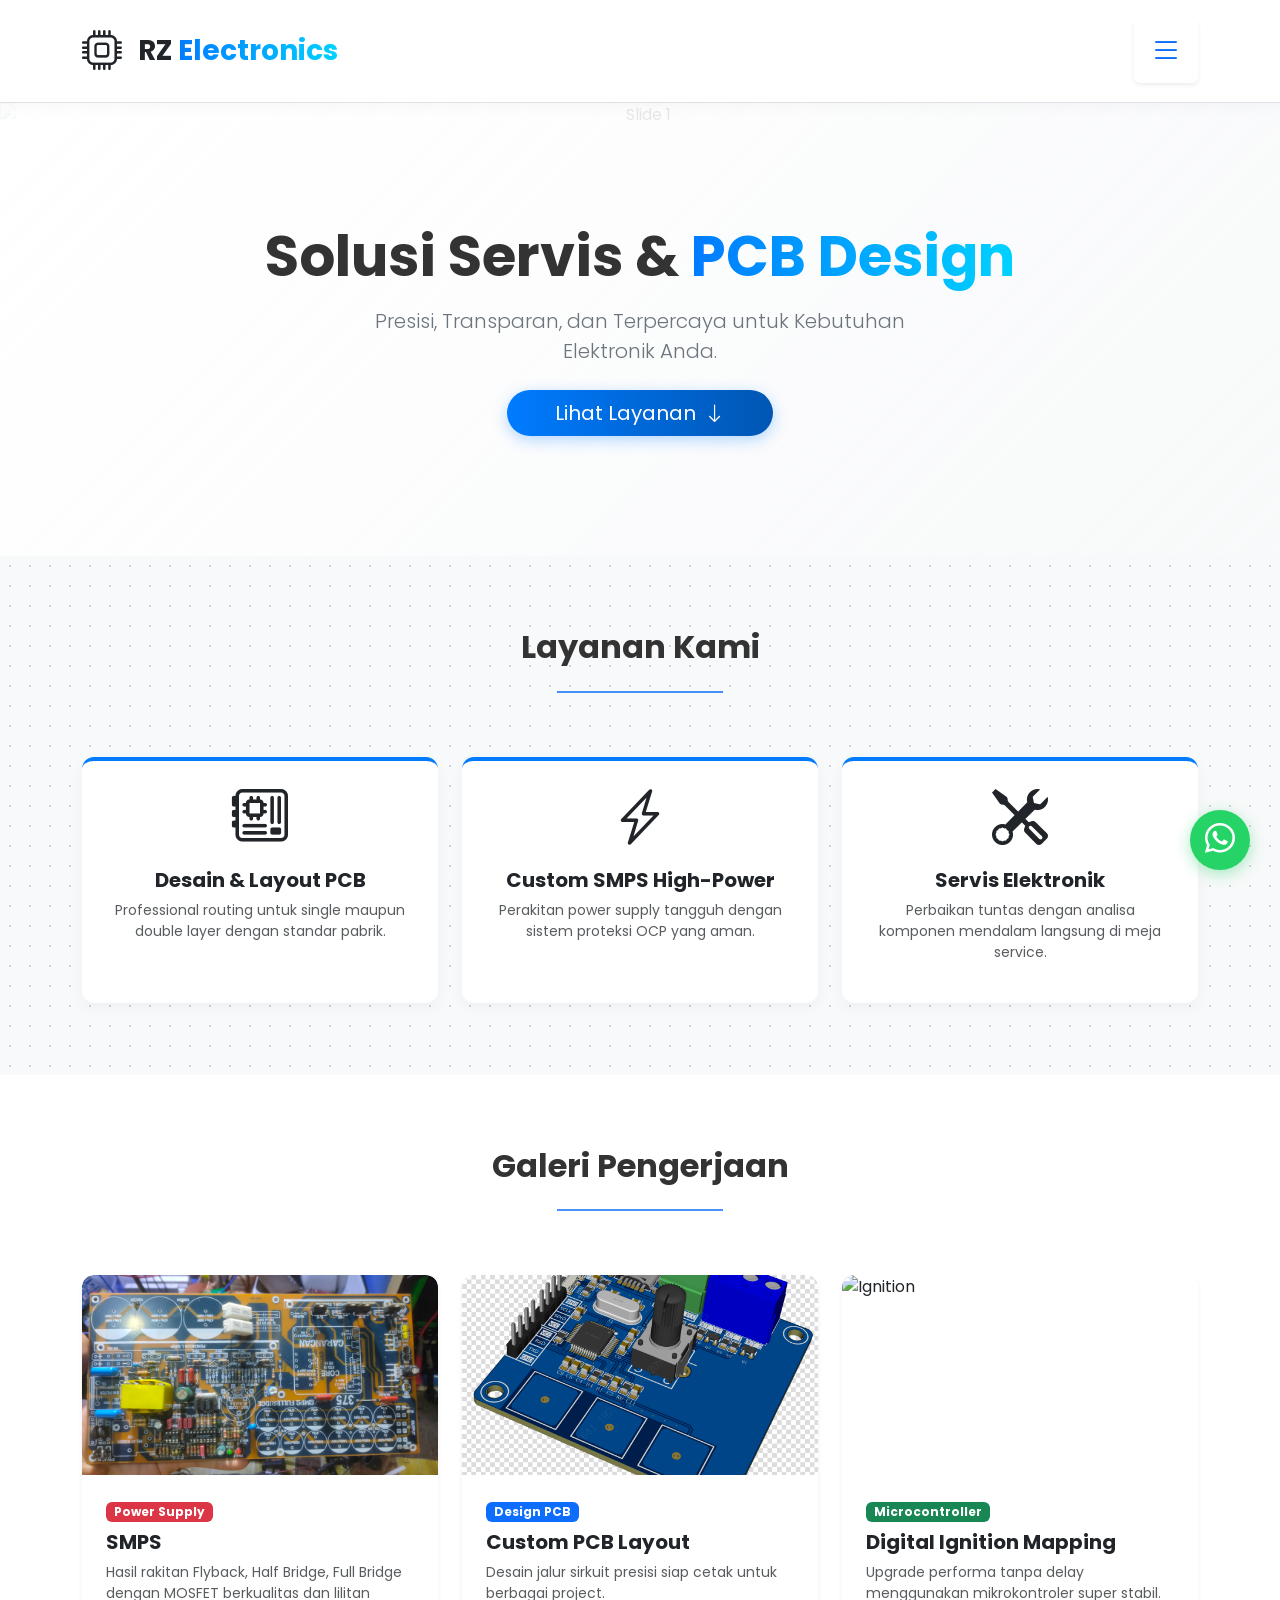
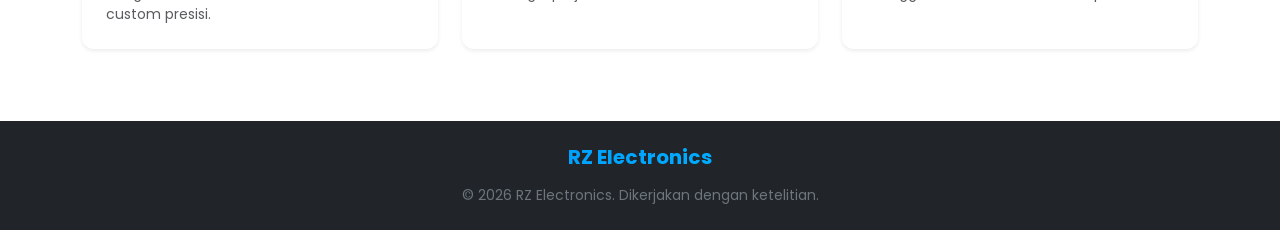
==== index.html @ 9a5d3f07 "Add files via upload" ====
<!DOCTYPE html>
<html lang="id">

<head>
    <meta charset="UTF-8">
    <meta name="viewport" content="width=device-width, initial-scale=1">
    <title>RZ Electronics | Professional Service & PCB Design</title>
    <link href="https://cdn.jsdelivr.net/npm/bootstrap@5.3.3/dist/css/bootstrap.min.css" rel="stylesheet">
    <link href="https://fonts.googleapis.com/css2?family=Poppins:wght@300;400;500;600;700&display=swap" rel="stylesheet">
    <link rel="stylesheet" href="https://cdn.jsdelivr.net/npm/bootstrap-icons@1.11.3/font/bootstrap-icons.min.css">
    <style>
        html { scroll-behavior: smooth; }
        body { font-family: 'Poppins', sans-serif; background-color: #f8f9fa; color: #333; }
        
        :root { --primary-blue: #007bff; --secondary-blue: #00d2ff; }
        
        .navbar { background-color: rgba(255, 255, 255, 0.95) !important; border-bottom: 1px solid #dee2e6; box-shadow: 0 4px 15px rgba(0,0,0,0.03); }
        
        /* Gradient Text Accent */
        .text-gradient { 
            background: linear-gradient(90deg, var(--primary-blue), var(--secondary-blue)); 
            -webkit-background-clip: text; 
            -webkit-text-fill-color: transparent; 
        }
        
        .btn-blue { background: linear-gradient(90deg, var(--primary-blue), #0056b3); color: #fff; border: none; box-shadow: 0 4px 15px rgba(0, 123, 255, 0.3); transition: 0.3s;}
        .btn-blue:hover { transform: translateY(-2px); box-shadow: 0 6px 20px rgba(0, 123, 255, 0.4); color: #fff; }
        
        /* Card Accents */
        .card-neutral { 
            background-color: #ffffff; 
            border: none;
            border-top: 4px solid var(--primary-blue);
            border-radius: 12px; 
            transition: all 0.4s ease; 
            box-shadow: 0 5px 15px rgba(0,0,0,0.04);
        }
        .card-neutral:hover { transform: translateY(-8px); box-shadow: 0 15px 30px rgba(0,0,0,0.08); }
        .card-img-top { height: 200px; object-fit: cover; border-radius: 12px 12px 0 0; }
        
        /* Icon Hover Animation */
        .icon-accent i { transition: transform 0.3s ease; display: inline-block; }
        .card-neutral:hover .icon-accent i { transform: scale(1.2) rotate(-5deg); color: var(--secondary-blue) !important; }

        /* Hero Section */
        .hero-section { position: relative; padding: 120px 0; overflow: hidden; background-color: #f8f9fa; }
        .hero-bg-slider { position: absolute; top: 0; left: 0; width: 100%; height: 100%; z-index: 0; }
        .hero-bg-slider .carousel-inner, .hero-bg-slider .carousel-item { height: 100%; }
        .hero-bg-slider img { object-fit: cover; width: 100%; height: 100%; }
        .hero-overlay { position: absolute; top: 0; left: 0; width: 100%; height: 100%; background: linear-gradient(135deg, rgba(255, 255, 255, 0.95) 0%, rgba(248, 249, 250, 0.8) 100%); z-index: 1; }
        .hero-content { position: relative; z-index: 2; }
        
        /* Tech Pattern Background */
        .bg-pattern {
            background-color: #f8f9fa;
            background-image: radial-gradient(#ced4da 1px, transparent 1px);
            background-size: 20px 20px;
        }
        
        .sidebar-link { color: #555; text-decoration: none; padding: 12px 0; display: block; border-bottom: 1px solid #eee; transition: 0.2s;}
        .sidebar-link:hover { color: var(--primary-blue); font-weight: 600; padding-left: 10px;}
        
        /* Efek Floating untuk Offcanvas */
        .floating-menu {
            top: 20px !important;
            bottom: 20px !important;
            right: 20px !important;
            height: calc(100vh - 40px) !important;
            border-radius: 20px !important;
            border: none !important;
            box-shadow: -5px 10px 30px rgba(0,0,0,0.15) !important;
        }
        
        .float-wa {
            position: fixed; width: 60px; height: 60px; bottom: 30px; right: 30px;
            background-color: #25d366; color: #FFF; border-radius: 50%; 
            display: flex; justify-content: center; align-items: center;
            font-size: 30px; box-shadow: 0 4px 15px rgba(37, 211, 102, 0.4); z-index: 100;
            transition: 0.3s;
        }
        .float-wa:hover { transform: scale(1.1); }
    </style>
</head>

<body>

    <nav class="navbar sticky-top py-3">
        <div class="container d-flex justify-content-between align-items-center">
            <a class="navbar-brand fw-bold d-flex align-items-center text-dark fs-3" href="index.html">
                <i class="bi bi-cpu fs-1 text-blue me-3"></i> <span>RZ <span class="text-gradient">Electronics</span></span>
            </a>
            <button class="btn btn-outline-primary border-0 shadow-sm px-3 py-2" type="button" data-bs-toggle="offcanvas" data-bs-target="#sidebarMenu">
                <i class="bi bi-list fs-2"></i>
            </button>
        </div>
    </nav>

    <div class="offcanvas offcanvas-end floating-menu" id="sidebarMenu">
        <div class="offcanvas-header border-bottom">
            <h5 class="offcanvas-title fw-bold text-gradient fs-4">Menu Navigasi</h5>
            <button type="button" class="btn-close" data-bs-dismiss="offcanvas"></button>
        </div>
        <div class="offcanvas-body">
            <ul class="list-unstyled fs-5">
                <li><a class="sidebar-link py-3" href="index.html"><i class="bi bi-house-door me-3 text-blue"></i> Beranda</a></li>
                <li><a class="sidebar-link py-3" href="pembayaran.html"><i class="bi bi-currency-dollar me-3 text-blue"></i> Pembayaran</a></li>
                <li><a class="sidebar-link py-3" href="booking.html"><i class="bi bi-calendar-check me-3 text-blue"></i> Booking Jadwal</a></li>
                <li><a class="sidebar-link py-3" href="project.html"><i class="bi bi-rocket-takeoff me-3 text-blue"></i> Project</a></li>
            </ul>
        </div>
    </div>

    <section class="hero-section text-center">
        <div id="heroBgSlider" class="carousel slide carousel-fade hero-bg-slider" data-bs-ride="carousel">
            <div class="carousel-inner h-100">
                <div class="carousel-item active h-100" data-bs-interval="4000">
                    <img src="https://images.unsplash.com/photo-1517077304055-6e89abbf09b0?ixlib=rb-4.0.3&auto=format&fit=crop&w=1920&q=80" class="d-block w-100 h-100" alt="Slide 1">
                </div>
                <div class="carousel-item h-100" data-bs-interval="4000">
                    <img src="https://images.unsplash.com/photo-1555664424-778a1e5e1b48?ixlib=rb-4.0.3&auto=format&fit=crop&w=1920&q=80" class="d-block w-100 h-100" alt="Slide 2">
                </div>
                <div class="carousel-item h-100" data-bs-interval="4000">
                    <img src="https://images.unsplash.com/photo-1581092160562-40aa08e78837?ixlib=rb-4.0.3&auto=format&fit=crop&w=1920&q=80" class="d-block w-100 h-100" alt="Slide 3">
                </div>
            </div>
        </div>
        <div class="hero-overlay"></div>
        <div class="container hero-content">
            <h1 class="display-4 fw-bold mb-3">Solusi Servis & <span class="text-gradient">PCB Design</span></h1>
            <p class="lead text-secondary mb-4 mx-auto" style="max-width: 600px;">Presisi, Transparan, dan Terpercaya untuk Kebutuhan Elektronik Anda.</p>

            <a href="#layanan" class="btn btn-blue btn-lg px-5 rounded-pill">Lihat Layanan <i class="bi bi-arrow-down ms-1"></i></a>
        </div>
    </section>

    <section id="layanan" class="py-5 bg-pattern">
        <div class="container py-4">
            <h2 class="text-center fw-bold mb-2">Layanan Kami</h2>
            <div class="row justify-content-center mb-5"><div class="col-2"><hr class="border-primary border-2 opacity-75"></div></div>
            
            <div class="row g-4">
                <div class="col-md-4">
                    <div class="card card-neutral p-4 h-100 text-center">
                        <div class="icon-accent mb-3">
                            <i class="bi bi-motherboard display-4 text-blue"></i>
                        </div>
                        <h5 class="fw-bold">Desain & Layout PCB</h5>
                        <p class="text-muted small">Professional routing untuk single maupun double layer dengan standar pabrik.</p>
                    </div>
                </div>
                <div class="col-md-4">
                    <div class="card card-neutral p-4 h-100 text-center">
                        <div class="icon-accent mb-3">
                            <i class="bi bi-lightning-charge display-4 text-blue"></i>
                        </div>
                        <h5 class="fw-bold">Custom SMPS High-Power</h5>
                        <p class="text-muted small">Perakitan power supply tangguh dengan sistem proteksi OCP yang aman.</p>
                    </div>
                </div>
                <div class="col-md-4">
                    <div class="card card-neutral p-4 h-100 text-center">
                        <div class="icon-accent mb-3">
                            <i class="bi bi-tools display-4 text-blue"></i>
                        </div>
                        <h5 class="fw-bold">Servis Elektronik</h5>
                        <p class="text-muted small">Perbaikan tuntas dengan analisa komponen mendalam langsung di meja service.</p>
                    </div>
                </div>
            </div>
        </div>
    </section>

    <section class="py-5 bg-white">
        <div class="container py-4">
            <h2 class="text-center fw-bold mb-2">Galeri Pengerjaan</h2>
            <div class="row justify-content-center mb-5"><div class="col-2"><hr class="border-primary border-2 opacity-75"></div></div>
            
            <div class="row g-4">
                <div class="col-md-4">
                    <div class="card card-neutral h-100 overflow-hidden border-0 shadow-sm">
                        <img src="/IMG20260610225217.jpg" class="card-img-top" alt="SMPS">
                        <div class="p-4">
                            <span class="badge bg-danger mb-2">Power Supply</span>
                            <h6 class="fw-bold fs-5">SMPS</h6>
                            <p class="text-muted small mb-0">Hasil rakitan Flyback, Half Bridge, Full Bridge dengan MOSFET berkualitas dan lilitan custom presisi.</p>
                        </div>
                    </div>
                </div>
                <div class="col-md-4">
                    <div class="card card-neutral h-100 overflow-hidden border-0 shadow-sm">
                        <img src="/view-preview-3d_20240621_172130.png" class="card-img-top" alt="PCB">
                        <div class="p-4">
                            <span class="badge bg-primary mb-2">Design PCB</span>
                            <h6 class="fw-bold fs-5">Custom PCB Layout</h6>
                            <p class="text-muted small mb-0">Desain jalur sirkuit presisi siap cetak untuk berbagai project.</p>
                        </div>
                    </div>
                </div>
                <div class="col-md-4">
                    <div class="card card-neutral h-100 overflow-hidden border-0 shadow-sm">
                        <img src="/WhatsApp Image 2026-06-24 at 10.46.23.jpeg" class="card-img-top" alt="Ignition">
                        <div class="p-4">
                            <span class="badge bg-success mb-2">Microcontroller</span>
                            <h6 class="fw-bold fs-5">Digital Ignition Mapping</h6>
                            <p class="text-muted small mb-0">Upgrade performa tanpa delay menggunakan mikrokontroler super stabil.</p>
                        </div>
                    </div>
                </div>
            </div>
        </div>
    </section>

    <footer class="py-4 text-center bg-dark text-light mt-auto">
        <div class="container">
            <h5 class="fw-bold text-gradient mb-3">RZ Electronics</h5>
            <p class="text-secondary small mb-0">&copy; 2026 RZ Electronics. Dikerjakan dengan ketelitian.</p>
        </div>
    </footer>

    <a href="https://wa.me/6281234567890" class="float-wa" target="_blank" title="Chat via WhatsApp">
        <i class="bi bi-whatsapp"></i>
    </a>

    <script src="https://cdn.jsdelivr.net/npm/bootstrap@5.3.3/dist/js/bootstrap.bundle.min.js"></script>
</body>
</html>
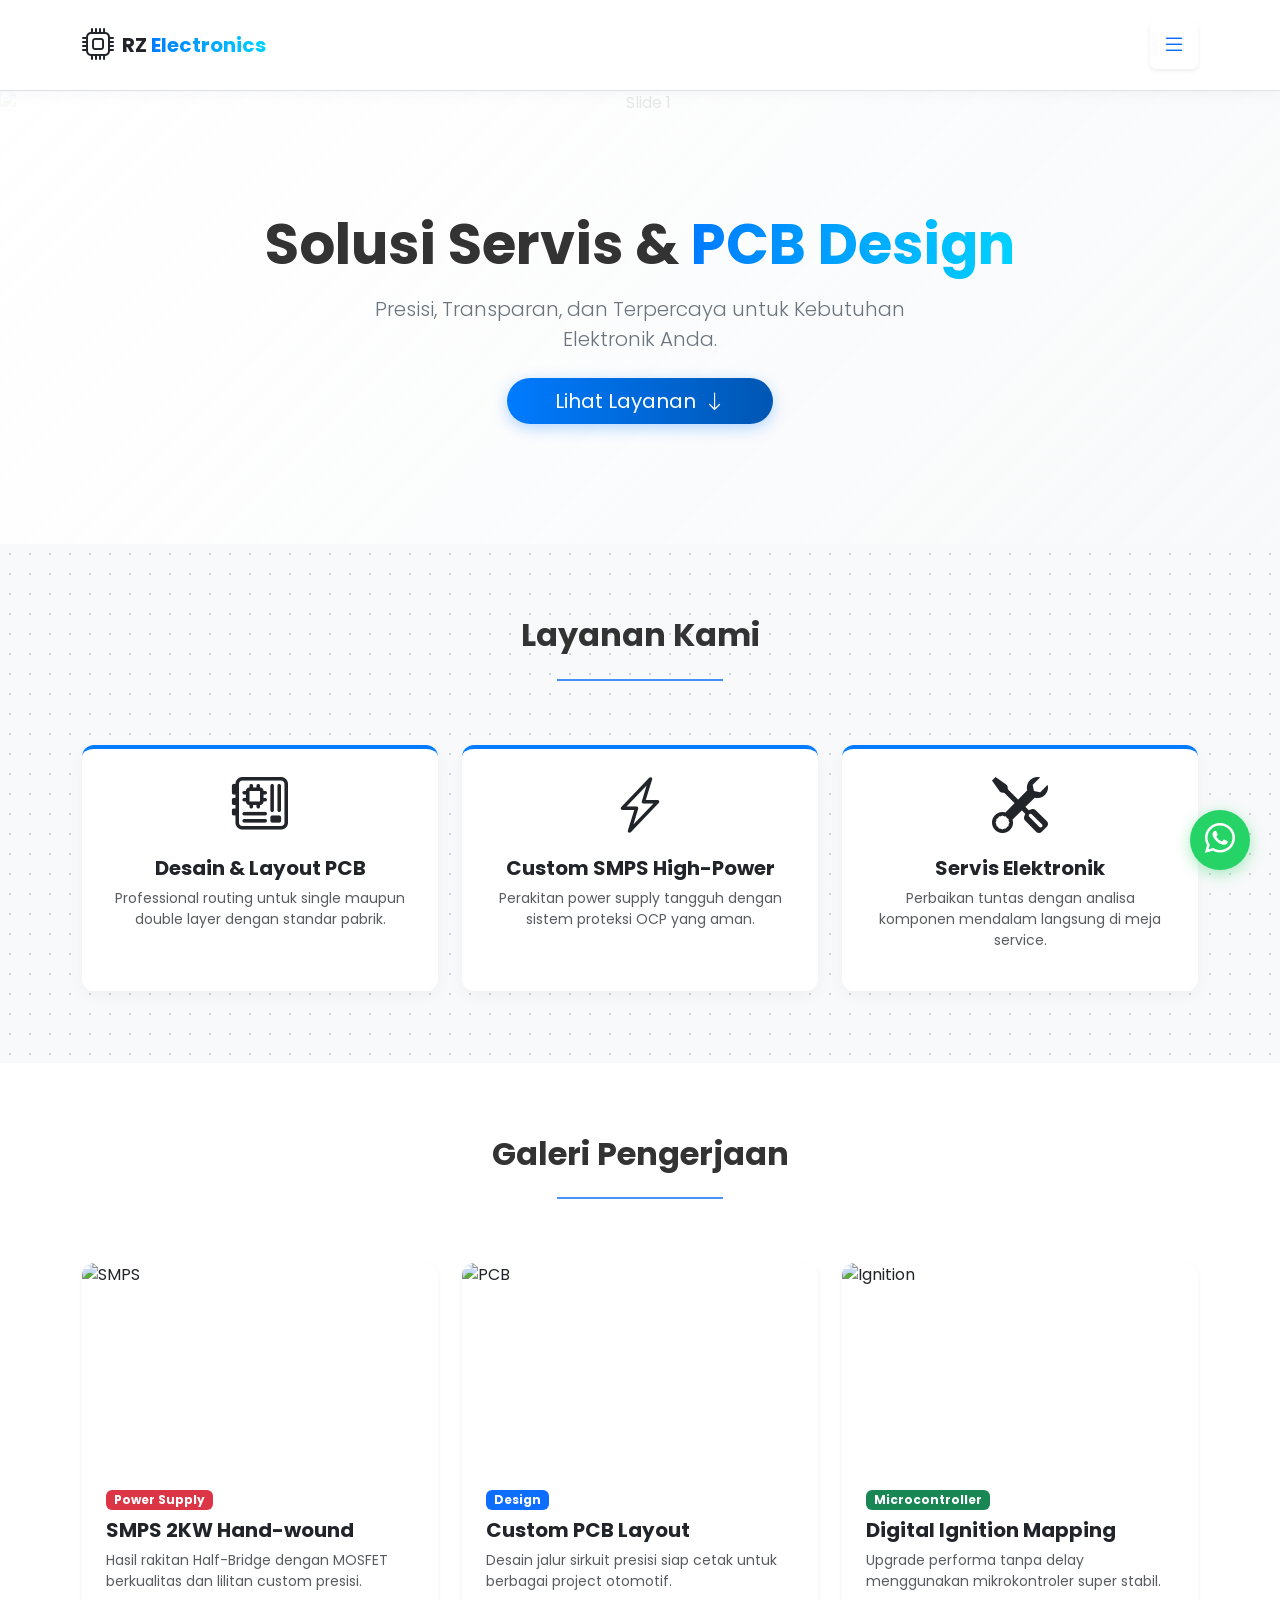
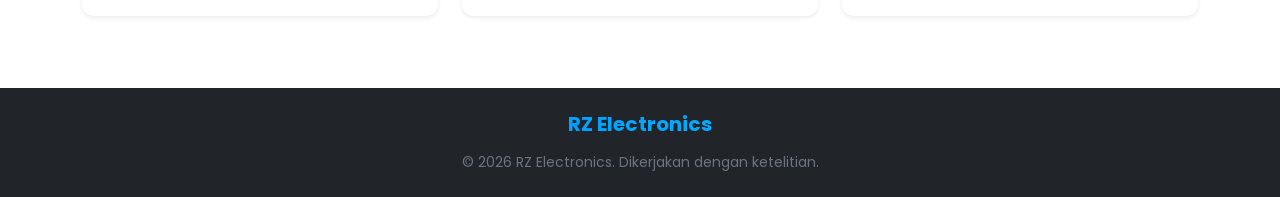
==== commit 74c6f674: "Add files via upload" ====
--- a/index.html
+++ b/index.html
@@ -86,11 +86,11 @@
 
     <nav class="navbar sticky-top py-3">
         <div class="container d-flex justify-content-between align-items-center">
-            <a class="navbar-brand fw-bold d-flex align-items-center text-dark fs-3" href="index.html">
-                <i class="bi bi-cpu fs-1 text-blue me-3"></i> <span>RZ <span class="text-gradient">Electronics</span></span>
+            <a class="navbar-brand fw-bold d-flex align-items-center text-dark" href="index.html">
+                <i class="bi bi-cpu fs-2 text-blue me-2"></i> <span>RZ <span class="text-gradient">Electronics</span></span>
             </a>
-            <button class="btn btn-outline-primary border-0 shadow-sm px-3 py-2" type="button" data-bs-toggle="offcanvas" data-bs-target="#sidebarMenu">
-                <i class="bi bi-list fs-2"></i>
+            <button class="btn btn-outline-primary border-0 shadow-sm" type="button" data-bs-toggle="offcanvas" data-bs-target="#sidebarMenu">
+                <i class="bi bi-list fs-4"></i>
             </button>
         </div>
     </nav>
@@ -178,27 +178,27 @@
             <div class="row g-4">
                 <div class="col-md-4">
                     <div class="card card-neutral h-100 overflow-hidden border-0 shadow-sm">
-                        <img src="/IMG20260610225217.jpg" class="card-img-top" alt="SMPS">
+                        <img src="https://images.unsplash.com/photo-1592506693527-2c1b827e1fcc?ixlib=rb-4.0.3&auto=format&fit=crop&w=600&q=80" class="card-img-top" alt="SMPS">
                         <div class="p-4">
                             <span class="badge bg-danger mb-2">Power Supply</span>
-                            <h6 class="fw-bold fs-5">SMPS</h6>
-                            <p class="text-muted small mb-0">Hasil rakitan Flyback, Half Bridge, Full Bridge dengan MOSFET berkualitas dan lilitan custom presisi.</p>
+                            <h6 class="fw-bold fs-5">SMPS 2KW Hand-wound</h6>
+                            <p class="text-muted small mb-0">Hasil rakitan Half-Bridge dengan MOSFET berkualitas dan lilitan custom presisi.</p>
                         </div>
                     </div>
                 </div>
                 <div class="col-md-4">
                     <div class="card card-neutral h-100 overflow-hidden border-0 shadow-sm">
-                        <img src="/view-preview-3d_20240621_172130.png" class="card-img-top" alt="PCB">
+                        <img src="https://images.unsplash.com/photo-1518770660439-4636190af475?ixlib=rb-4.0.3&auto=format&fit=crop&w=600&q=80" class="card-img-top" alt="PCB">
                         <div class="p-4">
-                            <span class="badge bg-primary mb-2">Design PCB</span>
+                            <span class="badge bg-primary mb-2">Design</span>
                             <h6 class="fw-bold fs-5">Custom PCB Layout</h6>
-                            <p class="text-muted small mb-0">Desain jalur sirkuit presisi siap cetak untuk berbagai project.</p>
+                            <p class="text-muted small mb-0">Desain jalur sirkuit presisi siap cetak untuk berbagai project otomotif.</p>
                         </div>
                     </div>
                 </div>
                 <div class="col-md-4">
                     <div class="card card-neutral h-100 overflow-hidden border-0 shadow-sm">
-                        <img src="/WhatsApp Image 2026-06-24 at 10.46.23.jpeg" class="card-img-top" alt="Ignition">
+                        <img src="https://images.unsplash.com/photo-1551233742-9cd6bb0622be?ixlib=rb-4.0.3&auto=format&fit=crop&w=600&q=80" class="card-img-top" alt="Ignition">
                         <div class="p-4">
                             <span class="badge bg-success mb-2">Microcontroller</span>
                             <h6 class="fw-bold fs-5">Digital Ignition Mapping</h6>
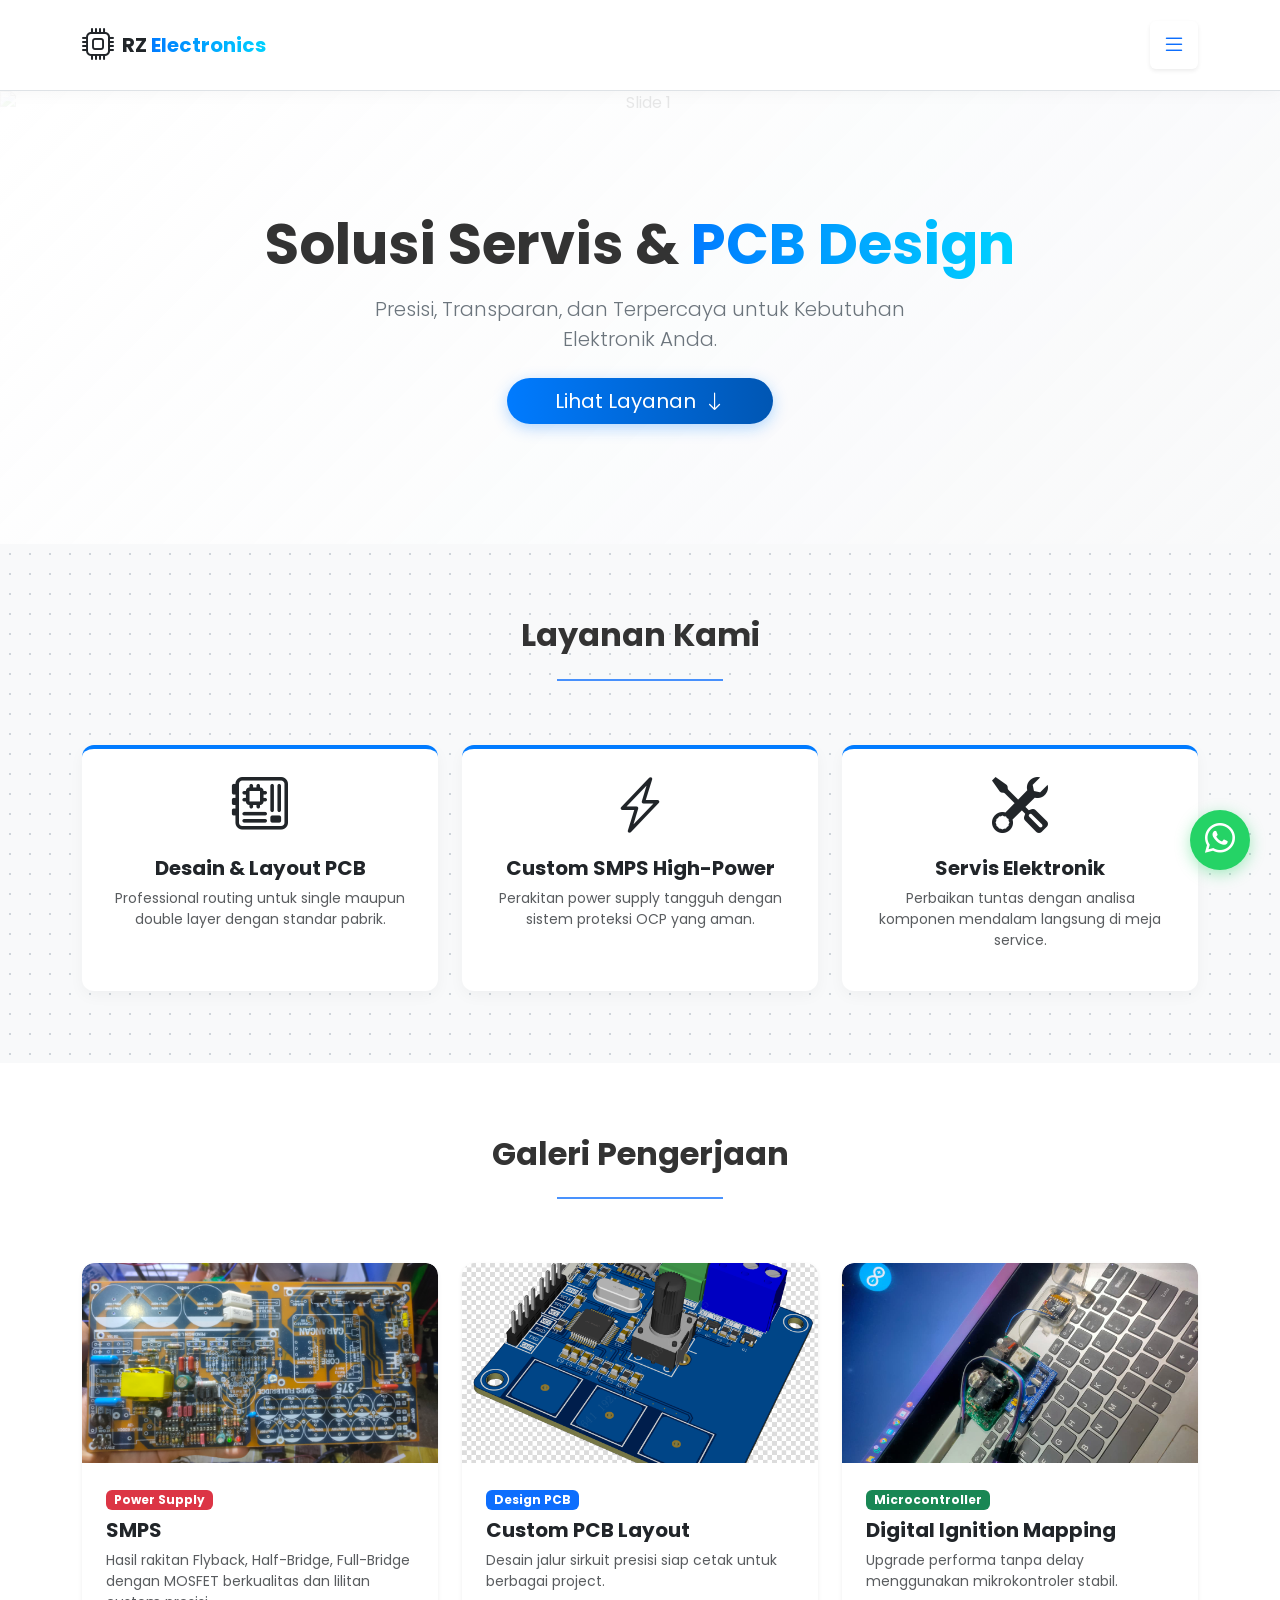
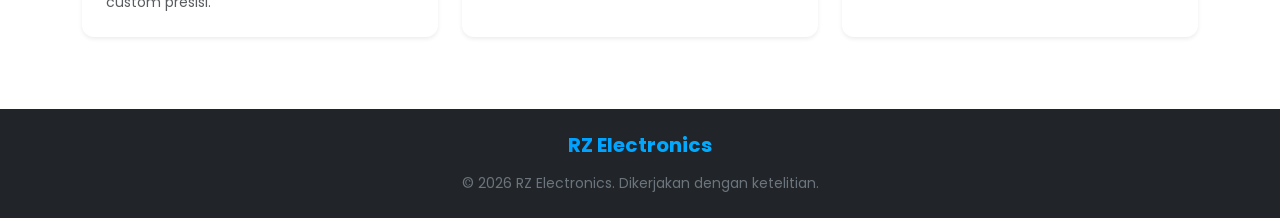
==== commit 9bd59b2f: "Update index.html" ====
--- a/index.html
+++ b/index.html
@@ -178,31 +178,31 @@
             <div class="row g-4">
                 <div class="col-md-4">
                     <div class="card card-neutral h-100 overflow-hidden border-0 shadow-sm">
-                        <img src="https://images.unsplash.com/photo-1592506693527-2c1b827e1fcc?ixlib=rb-4.0.3&auto=format&fit=crop&w=600&q=80" class="card-img-top" alt="SMPS">
+                        <img src="/IMG20260610225217.jpg" class="card-img-top" alt="SMPS">
                         <div class="p-4">
                             <span class="badge bg-danger mb-2">Power Supply</span>
-                            <h6 class="fw-bold fs-5">SMPS 2KW Hand-wound</h6>
-                            <p class="text-muted small mb-0">Hasil rakitan Half-Bridge dengan MOSFET berkualitas dan lilitan custom presisi.</p>
+                            <h6 class="fw-bold fs-5">SMPS</h6>
+                            <p class="text-muted small mb-0">Hasil rakitan Flyback, Half-Bridge, Full-Bridge dengan MOSFET berkualitas dan lilitan custom presisi.</p>
                         </div>
                     </div>
                 </div>
                 <div class="col-md-4">
                     <div class="card card-neutral h-100 overflow-hidden border-0 shadow-sm">
-                        <img src="https://images.unsplash.com/photo-1518770660439-4636190af475?ixlib=rb-4.0.3&auto=format&fit=crop&w=600&q=80" class="card-img-top" alt="PCB">
+                        <img src="/view-preview-3d_20240621_172130.png" class="card-img-top" alt="PCB">
                         <div class="p-4">
-                            <span class="badge bg-primary mb-2">Design</span>
+                            <span class="badge bg-primary mb-2">Design PCB</span>
                             <h6 class="fw-bold fs-5">Custom PCB Layout</h6>
-                            <p class="text-muted small mb-0">Desain jalur sirkuit presisi siap cetak untuk berbagai project otomotif.</p>
+                            <p class="text-muted small mb-0">Desain jalur sirkuit presisi siap cetak untuk berbagai project.</p>
                         </div>
                     </div>
                 </div>
                 <div class="col-md-4">
                     <div class="card card-neutral h-100 overflow-hidden border-0 shadow-sm">
-                        <img src="https://images.unsplash.com/photo-1551233742-9cd6bb0622be?ixlib=rb-4.0.3&auto=format&fit=crop&w=600&q=80" class="card-img-top" alt="Ignition">
+                        <img src="/WhatsApp Image 2026-06-24 at 10.46.23.jpeg" class="card-img-top" alt="Ignition">
                         <div class="p-4">
                             <span class="badge bg-success mb-2">Microcontroller</span>
                             <h6 class="fw-bold fs-5">Digital Ignition Mapping</h6>
-                            <p class="text-muted small mb-0">Upgrade performa tanpa delay menggunakan mikrokontroler super stabil.</p>
+                            <p class="text-muted small mb-0">Upgrade performa tanpa delay menggunakan mikrokontroler stabil.</p>
                         </div>
                     </div>
                 </div>
@@ -223,4 +223,4 @@
 
     <script src="https://cdn.jsdelivr.net/npm/bootstrap@5.3.3/dist/js/bootstrap.bundle.min.js"></script>
 </body>
-</html>+</html>
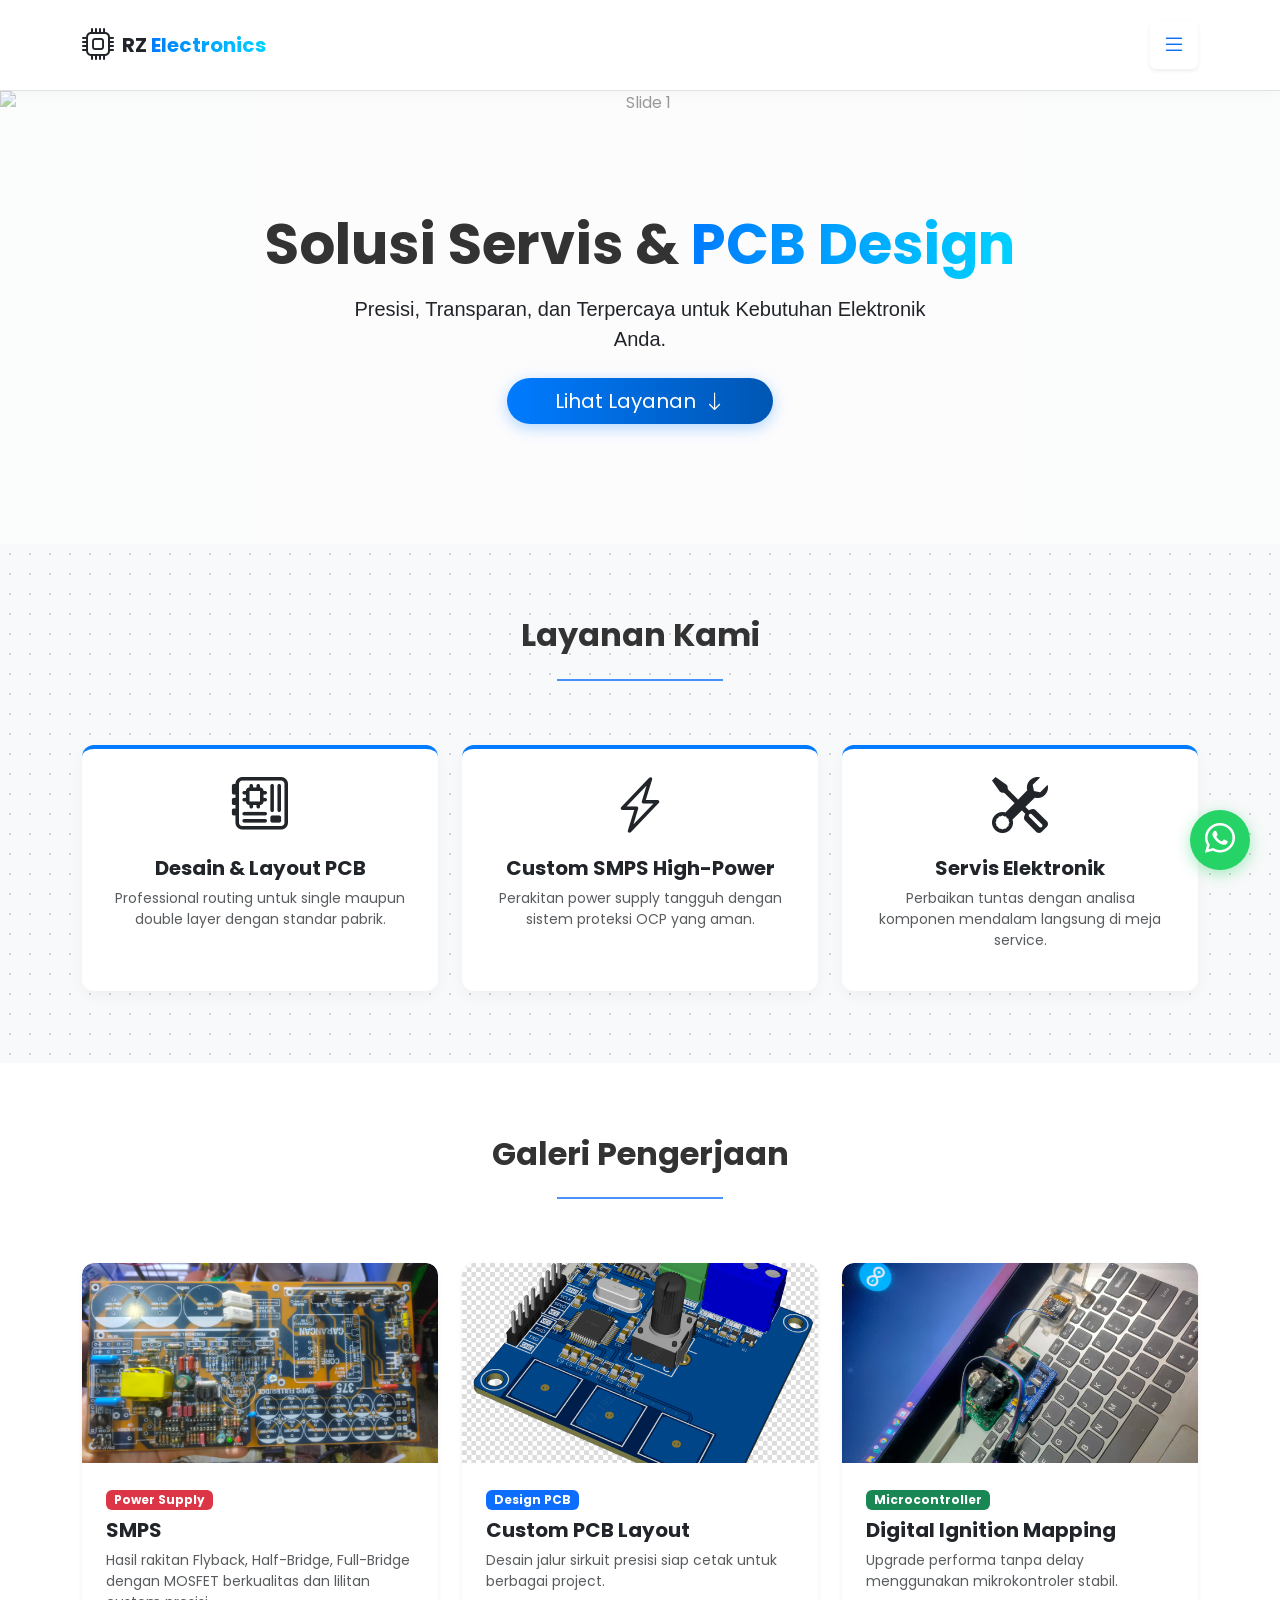
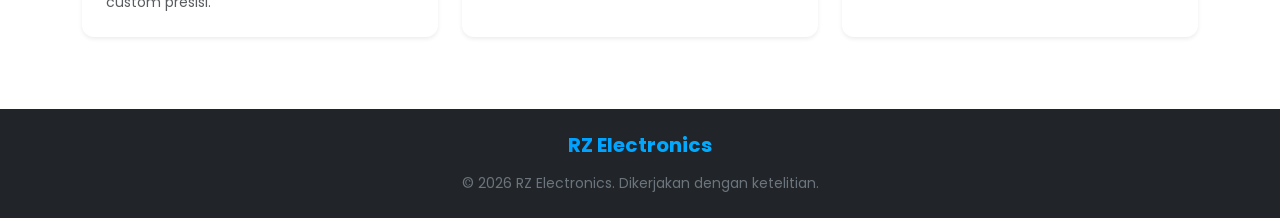
==== commit 306c4296: "Update index.html" ====
--- a/index.html
+++ b/index.html
@@ -47,7 +47,10 @@
         .hero-bg-slider { position: absolute; top: 0; left: 0; width: 100%; height: 100%; z-index: 0; }
         .hero-bg-slider .carousel-inner, .hero-bg-slider .carousel-item { height: 100%; }
         .hero-bg-slider img { object-fit: cover; width: 100%; height: 100%; }
-        .hero-overlay { position: absolute; top: 0; left: 0; width: 100%; height: 100%; background: linear-gradient(135deg, rgba(255, 255, 255, 0.95) 0%, rgba(248, 249, 250, 0.8) 100%); z-index: 1; }
+        
+        /* INI BAGIAN YANG DIUBAH OM (rgba 0.5 = ketebalan putih 50%) */
+        .hero-overlay { position: absolute; top: 0; left: 0; width: 100%; height: 100%; background: rgba(255, 255, 255, 0.5); z-index: 1; }
+        
         .hero-content { position: relative; z-index: 2; }
         
         /* Tech Pattern Background */
@@ -127,7 +130,7 @@
         <div class="hero-overlay"></div>
         <div class="container hero-content">
             <h1 class="display-4 fw-bold mb-3">Solusi Servis & <span class="text-gradient">PCB Design</span></h1>
-            <p class="lead text-secondary mb-4 mx-auto" style="max-width: 600px;">Presisi, Transparan, dan Terpercaya untuk Kebutuhan Elektronik Anda.</p>
+            <p class="lead text-dark fw-medium mb-4 mx-auto" style="max-width: 600px;">Presisi, Transparan, dan Terpercaya untuk Kebutuhan Elektronik Anda.</p>
 
             <a href="#layanan" class="btn btn-blue btn-lg px-5 rounded-pill">Lihat Layanan <i class="bi bi-arrow-down ms-1"></i></a>
         </div>
